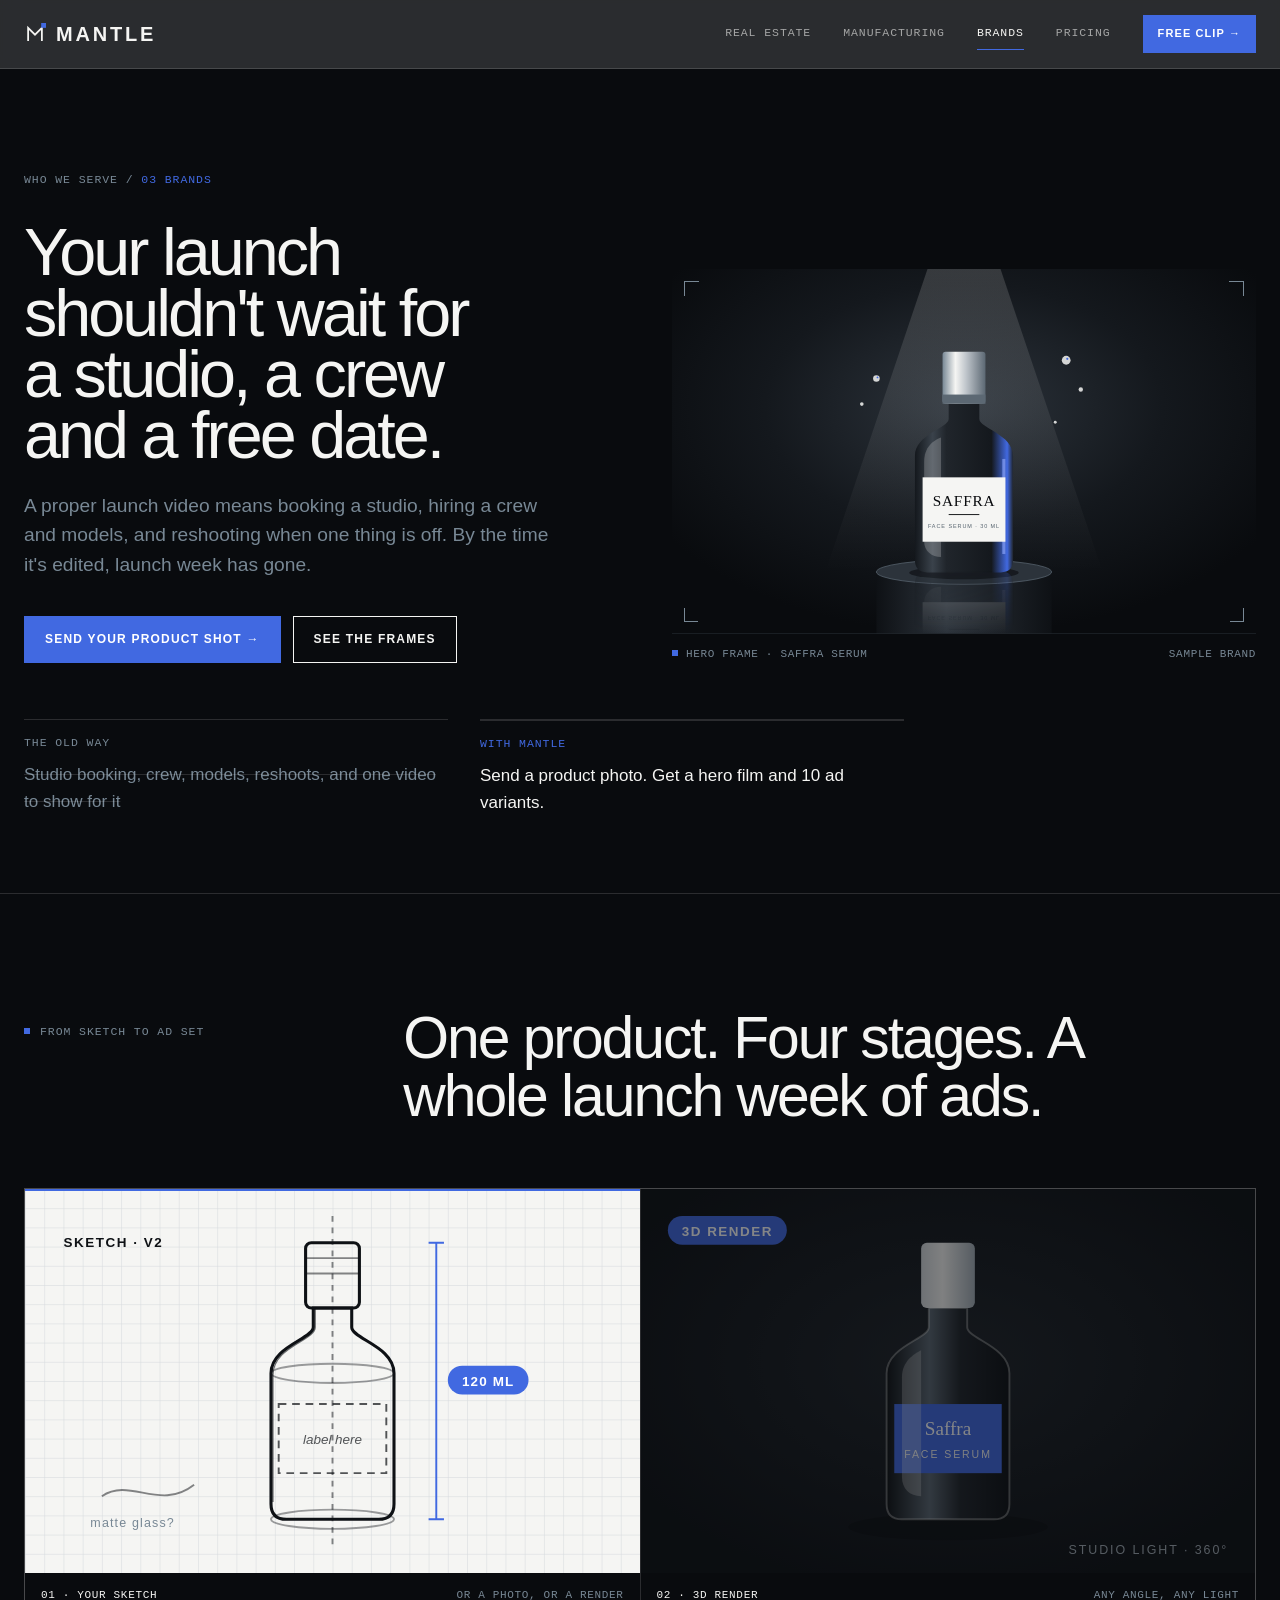
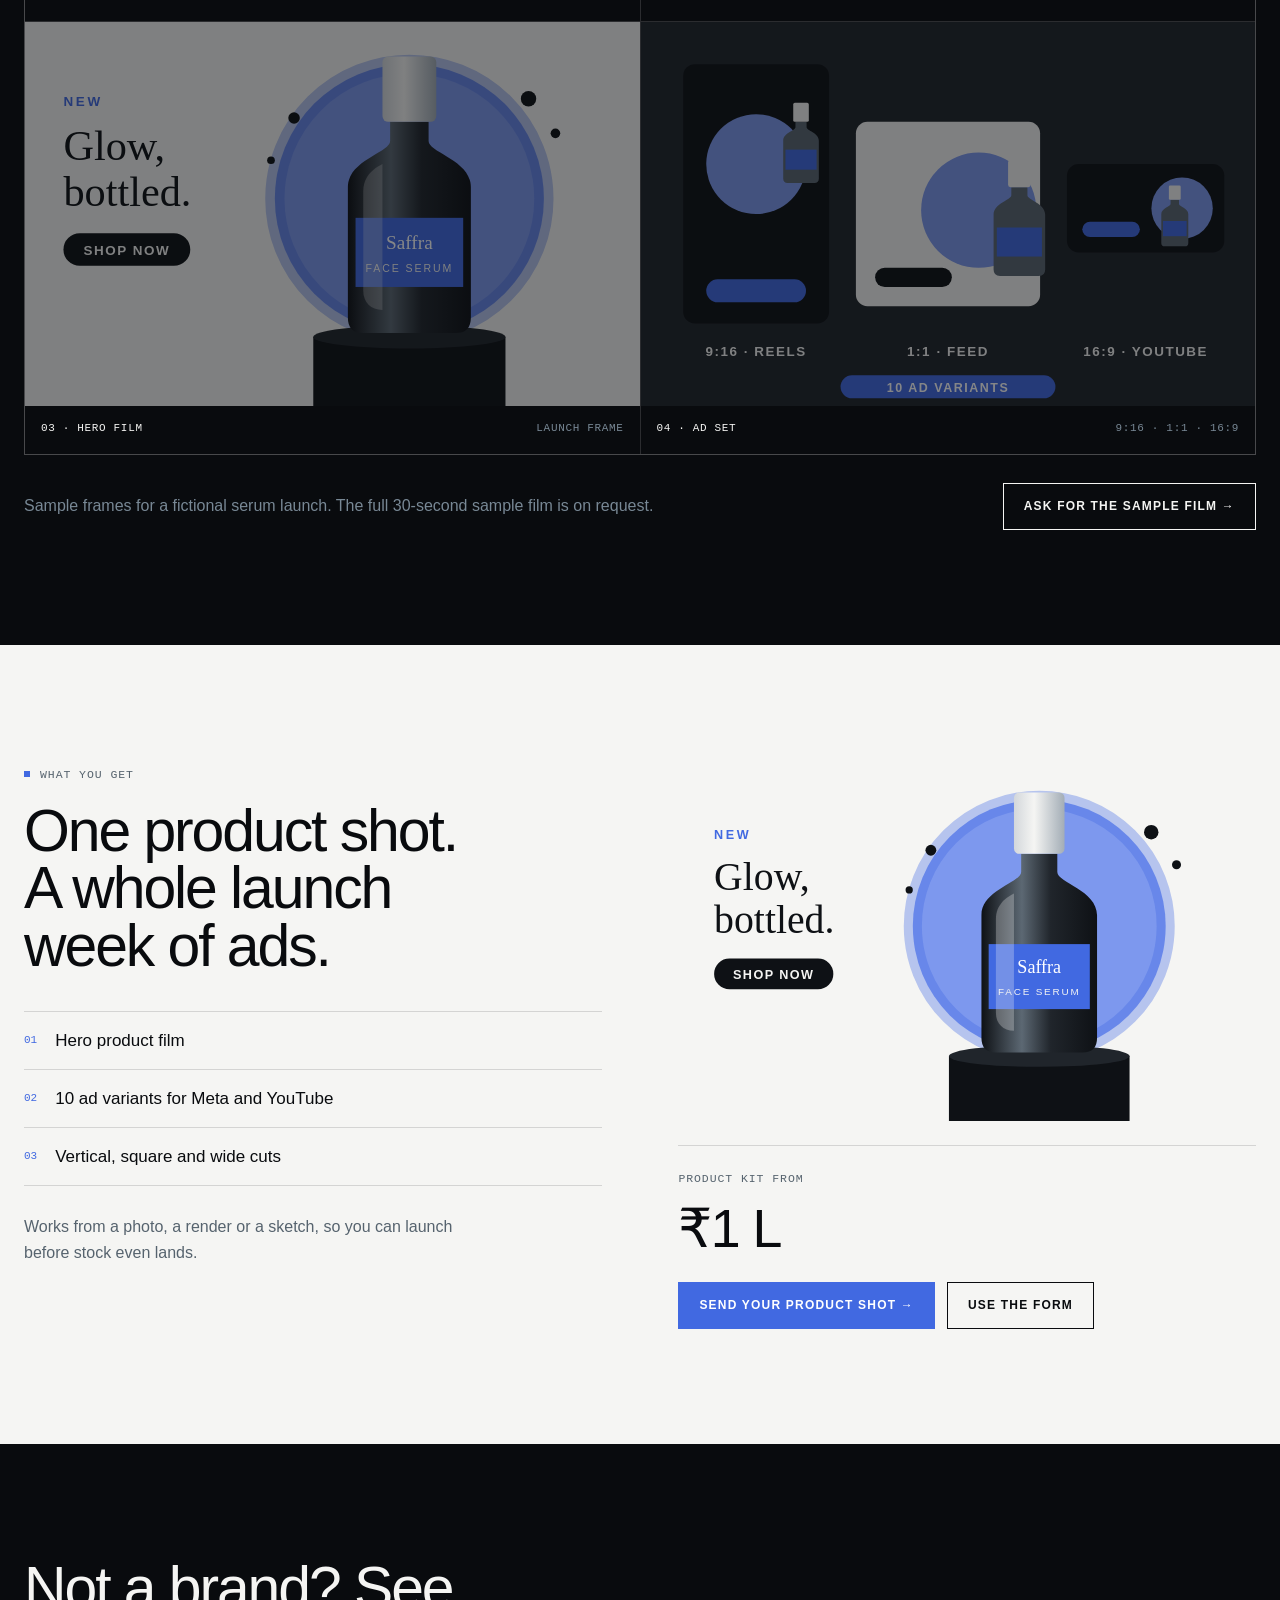
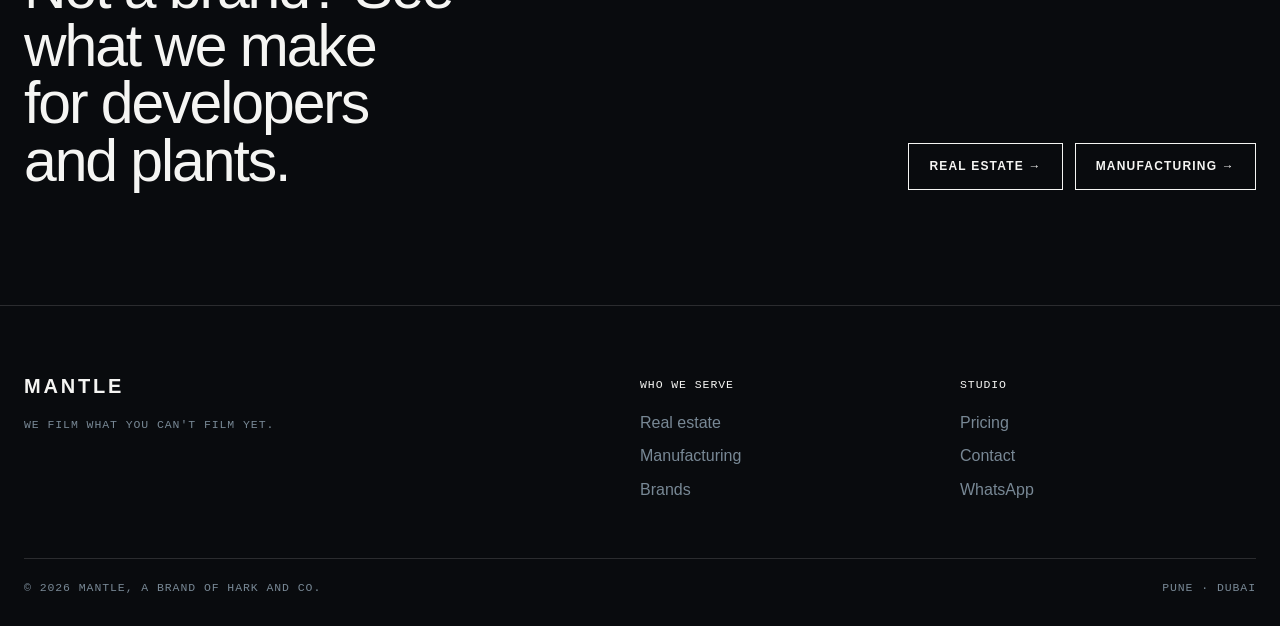
==== brands.html @ 533e2c7c "Split site into pages and apply dark cinematic redesign - Split the single page into Home, Real esta" ====
<!doctype html>
<html lang="en">
<head>
<meta charset="utf-8">
<meta name="viewport" content="width=device-width, initial-scale=1, viewport-fit=cover">
<title>Brands | Mantle product films and ad sets</title>
<meta name="description" content="Hero product films and 10 ad variants from a photo, render or sketch. Launch before stock lands. Pune and Dubai.">
<meta property="og:title" content="Mantle for brands | Product photo to hero film">
<meta property="og:description" content="Send a product photo. Get a hero film and 10 ad variants. Free 15-second clip to start.">
<meta property="og:type" content="website">
<meta name="theme-color" content="#090B0E">
<link rel="icon" href="data:image/svg+xml,%3Csvg xmlns='http://www.w3.org/2000/svg' viewBox='0 0 32 32'%3E%3Crect width='32' height='32' fill='%23090B0E'/%3E%3Cpath d='M8 24V9l8 8 8-8v15' fill='none' stroke='%23F5F5F3' stroke-width='2.6'/%3E%3Crect x='23' y='3' width='6' height='6' fill='%234169E1'/%3E%3C/svg%3E">
<link rel="preconnect" href="https://api.fontshare.com">
<link rel="preconnect" href="https://cdn.fontshare.com" crossorigin>
<link rel="stylesheet" href="https://api.fontshare.com/v2/css?f[]=general-sans@500,600&f[]=satoshi@400,500,700&f[]=zodiak@300&display=swap">
<link rel="stylesheet" href="styles.css">
<script>document.documentElement.classList.add('js')</script>
</head>
<body class="top-dark">
<header>
  <div class="wrap bar">
    <a class="wordmark" href="index.html" aria-label="Mantle home"><svg viewBox="0 0 32 32" aria-hidden="true"><path d="M6 26V7l10 10 10-10v19" fill="none" stroke="currentColor" stroke-width="2.6"/><rect x="25" y="0" width="7" height="7" fill="#4169E1"/></svg>MANTLE</a>
    <button class="btn sm menu" type="button" aria-expanded="false" aria-controls="nav">Menu</button>
    <nav id="nav" aria-label="Main">
      <a class="label" href="developers.html">Real estate</a>
      <a class="label" href="manufacturers.html">Manufacturing</a>
      <a class="label" href="brands.html" aria-current="page">Brands</a>
      <a class="label" href="pricing.html">Pricing</a>
      <a class="btn sm primary" href="contact.html?type=Brand%20or%20other">Free clip →</a>
    </nav>
  </div>
</header>

<main>
  <section class="dark">
    <div class="wrap page-hero">
      <div class="hero-split">
        <div>
          <div class="crumb label muted"><a href="index.html#who">Who we serve</a> / <span class="blue">03 Brands</span></div>
          <h1>Your launch shouldn't wait for a studio, a crew and a free date.</h1>
          <p class="lead">A proper launch video means booking a studio, hiring a crew and models, and reshooting when one thing is off. By the time it's edited, launch week has gone.</p>
          <div class="ctas">
            <a class="btn primary" href="https://wa.me/919834437383?text=Hi%20Mantle%2C%20here%27s%20my%20product%20shot%20for%20a%20free%20clip." target="_blank" rel="noopener">Send your product shot →</a>
            <a class="btn" href="#demo">See the frames</a>
          </div>
        </div>
        <figure class="frame"><div class="img crop" style="aspect-ratio:16/10"><span class="c1"></span><span class="c2"></span><img src="renders/render-product.svg" alt="Serum bottle on a plinth under a studio spotlight"></div><figcaption><b>Hero frame · Saffra serum</b><span>Sample brand</span></figcaption></figure>
      </div>
      <div class="vs"><div><span class="label">The old way</span><p>Studio booking, crew, models, reshoots, and one video to show for it</p></div><div><span class="label">With Mantle</span><p>Send a product photo. Get a hero film and 10 ad variants.</p></div></div>
    </div>
  </section>

  <section class="block dark" id="demo">
    <div class="wrap">
      <div class="sec-head"><span class="label idx muted">From sketch to ad set</span><h2>One product. Four stages. A whole launch week of ads.</h2></div>
      <div class="shots large">
        <figure class="shot"><span class="bar-p"><i></i></span><img src="shots/brand-1-sketch.svg" alt="Pencil sketch of a 120 ml serum bottle"><figcaption><b>01 · Your sketch</b><span>Or a photo, or a render</span></figcaption></figure>
        <figure class="shot"><span class="bar-p"><i></i></span><img src="shots/brand-2-render.svg" alt="Glossy 3D render of the bottle with its label"><figcaption><b>02 · 3D render</b><span>Any angle, any light</span></figcaption></figure>
        <figure class="shot"><span class="bar-p"><i></i></span><img src="shots/brand-3-hero.svg" alt="Hero frame of the bottle on a pedestal with headline and shop button"><figcaption><b>03 · Hero film</b><span>Launch frame</span></figcaption></figure>
        <figure class="shot"><span class="bar-p"><i></i></span><img src="shots/brand-4-variants.svg" alt="The same ad cut for reels, feed and YouTube"><figcaption><b>04 · Ad set</b><span>9:16 · 1:1 · 16:9</span></figcaption></figure>
      </div>
      <div class="shots-note"><p class="muted" style="margin:0">Sample frames for a fictional serum launch. The full 30-second sample film is on request.</p><a class="btn" href="https://wa.me/919834437383?text=Hi%20Mantle%2C%20please%20send%20me%20the%20brand%20sample%20film." target="_blank" rel="noopener">Ask for the sample film →</a></div>
    </div>
  </section>

  <section class="block light">
    <div class="wrap offer">
      <div>
        <span class="label idx muted">What you get</span>
        <h2>One product shot. A whole launch week of ads.</h2>
        <ul><li>Hero product film</li><li>10 ad variants for Meta and YouTube</li><li>Vertical, square and wide cuts</li></ul>
        <p>Works from a photo, a render or a sketch, so you can launch before stock even lands.</p>
      </div>
      <div>
        <div class="film"><img src="shots/brand-3-hero.svg" alt=""><video muted loop playsinline preload="none" data-src="videos/brand.mp4"></video></div>
        <div class="price">
          <span class="label muted">Product Kit from</span>
          <strong>₹1 L</strong>
          <div class="ctas"><a class="btn primary" href="https://wa.me/919834437383?text=Hi%20Mantle%2C%20here%27s%20my%20product%20shot%20for%20a%20free%20clip." target="_blank" rel="noopener">Send your product shot →</a><a class="btn" href="contact.html?type=Brand%20or%20other">Use the form</a></div>
        </div>
      </div>
    </div>
  </section>

  <section class="block dark">
    <div class="wrap band">
      <h2>Not a brand? See what we make for developers and plants.</h2>
      <div class="ctas"><a class="btn" href="developers.html">Real estate →</a><a class="btn" href="manufacturers.html">Manufacturing →</a></div>
    </div>
  </section>
</main>

<footer>
  <div class="wrap">
    <div><a class="wordmark" href="index.html">MANTLE</a><p class="label" style="margin:14px 0 0">We film what you can't film yet.</p></div>
    <div><span class="label h">Who we serve</span><ul><li><a href="developers.html">Real estate</a></li><li><a href="manufacturers.html">Manufacturing</a></li><li><a href="brands.html">Brands</a></li></ul></div>
    <div><span class="label h">Studio</span><ul><li><a href="pricing.html">Pricing</a></li><li><a href="contact.html">Contact</a></li><li><a href="https://wa.me/919834437383" target="_blank" rel="noopener">WhatsApp</a></li></ul></div>
    <div class="legal"><span class="label">© 2026 Mantle, a brand of Hark and Co.</span><span class="label">Pune · Dubai</span></div>
  </div>
</footer>
<script src="site.js"></script>
</body>
</html>
---- styles.css ----
/* Mantle design system: dark cinematic minimalism + architectural editorial.
   Obsidian  #090B0E  dark sections (showcase)
   Porcelain #F5F5F3  light sections (explanation)
   Graphite  #20252B  image frames, panels on dark
   Slate     #788895  muted text on dark; #56636E (darker Slate) for muted text on light
   Electric  #4169E1  the one accent: main buttons, current page, figure markers
   Square corners, thin divider lines, no gradients. */
:root{
  --obsidian:#090B0E; --porcelain:#F5F5F3; --graphite:#20252B; --slate:#788895; --slate-ink:#56636E; --blue:#4169E1;
  --line-l:rgba(9,11,14,.14); --line-d:rgba(245,245,243,.14);
  --display:'General Sans','Helvetica Neue',Arial,sans-serif;
  --serif:'Zodiak',Georgia,serif;
  --sans:'Satoshi','Helvetica Neue',Arial,sans-serif;
  --mono:ui-monospace,'SF Mono',Menlo,Consolas,monospace;
  color-scheme:light;
}
*{box-sizing:border-box}
html{scroll-behavior:smooth}
body{margin:0;background:var(--porcelain);color:var(--obsidian);font-family:var(--sans);font-size:16px;line-height:1.6;-webkit-font-smoothing:antialiased}
a{color:inherit}
img,video{max-width:100%;display:block}
.wrap{max-width:1320px;margin:0 auto;padding-left:max(24px,env(safe-area-inset-left,0px));padding-right:max(24px,env(safe-area-inset-right,0px))}
:focus-visible{outline:2px solid var(--blue);outline-offset:3px}

/* surfaces */
.dark{background:var(--obsidian);color:var(--porcelain)}
.graphite{background:var(--graphite);color:var(--porcelain)}
.light{background:var(--porcelain);color:var(--obsidian)}
.muted{color:var(--slate-ink)}
.dark .muted,.graphite .muted{color:var(--slate)}
.blue{color:var(--blue)}

/* labels: technical, monospace */
.label{font-family:var(--mono);font-size:11.5px;font-weight:500;letter-spacing:.08em;text-transform:uppercase}
.label.idx::before{content:"";display:inline-block;width:6px;height:6px;background:var(--blue);margin-right:10px;vertical-align:1px}

/* header */
header{position:sticky;top:0;z-index:20;background:rgba(245,245,243,.92);backdrop-filter:blur(10px);-webkit-backdrop-filter:blur(10px);border-bottom:1px solid var(--line-l);color:var(--obsidian)}
.top-dark header{background:rgba(9,11,14,.86);color:var(--porcelain);border-bottom-color:var(--line-d)}
.bar{display:flex;align-items:center;justify-content:space-between;gap:16px;height:68px}
.wordmark{display:flex;align-items:center;gap:10px;font-family:var(--display);font-weight:600;font-size:20px;letter-spacing:.14em;text-decoration:none}
.wordmark svg{width:22px;height:22px;flex:none}
nav{display:flex;align-items:center;gap:32px}
nav a.label{text-decoration:none;opacity:.6;padding-block:6px;border-bottom:1px solid transparent;transition:opacity .2s}
nav a.label:hover{opacity:1}
nav a.label[aria-current="page"]{opacity:1;border-bottom-color:var(--blue)}
.btn.menu{display:none}
@media (max-width:900px){
  .btn.menu{display:inline-flex}
  nav{position:absolute;top:68px;left:0;right:0;flex-direction:column;align-items:stretch;gap:0;background:var(--porcelain);border-bottom:1px solid var(--line-l);padding:8px 24px 24px;display:none}
  .top-dark nav{background:var(--obsidian);border-bottom-color:var(--line-d)}
  nav.open{display:flex}
  nav a.label{padding:16px 0;border-bottom:1px solid var(--line-l);font-size:13px;opacity:1}
  .top-dark nav a.label{border-bottom-color:var(--line-d)}
  nav a.label[aria-current="page"]{color:var(--blue);border-bottom-color:var(--line-l)}
  nav .btn{margin-top:18px;justify-content:center}
}

/* buttons: thin rectangles with an arrow */
.btn{display:inline-flex;align-items:center;gap:12px;border:1px solid currentColor;border-radius:0;padding:13px 20px;font-family:var(--sans);font-size:12px;font-weight:700;letter-spacing:.1em;text-transform:uppercase;text-decoration:none;background:transparent;color:inherit;cursor:pointer;transition:background .2s,color .2s,border-color .2s}
.btn:hover{background:var(--obsidian);border-color:var(--obsidian);color:var(--porcelain)}
.dark .btn:hover,.graphite .btn:hover,.top-dark header .btn:not(.primary):hover{background:var(--porcelain);border-color:var(--porcelain);color:var(--obsidian)}
.btn.primary{background:var(--blue);border-color:var(--blue);color:#fff}
.btn.primary:hover{background:var(--obsidian);border-color:var(--obsidian);color:#fff}
.dark .btn.primary:hover,.graphite .btn.primary:hover,.top-dark header .btn.primary:hover{background:var(--porcelain);border-color:var(--porcelain);color:var(--obsidian)}
.btn.sm{padding:9px 14px;font-size:11px}
.ctas{display:flex;flex-wrap:wrap;gap:12px}

/* type */
h1,h2,h3{font-family:var(--display);margin:0;text-wrap:balance}
h1{font-weight:500;font-size:clamp(46px,8.4vw,136px);line-height:.92;letter-spacing:-.045em}
h2{font-weight:500;font-size:clamp(34px,4.6vw,68px);line-height:.98;letter-spacing:-.035em}
h3{font-weight:500;font-size:clamp(22px,2.2vw,30px);line-height:1.1;letter-spacing:-.02em}
.lead{font-size:clamp(17px,1.5vw,20px);line-height:1.55;max-width:50ch;margin:24px 0 0;color:var(--slate-ink)}
.dark .lead,.graphite .lead{color:var(--slate)}

/* sections */
section.block{padding-block:clamp(72px,9vw,136px)}
.light+.light{border-top:1px solid var(--line-l)}
.dark+.dark{border-top:1px solid var(--line-d)}
.sec-head{display:grid;grid-template-columns:minmax(0,1fr) minmax(0,2.4fr);gap:24px;align-items:start;margin-bottom:clamp(40px,5vw,72px)}
.sec-head .label{padding-top:14px}
.sec-head p{margin:20px 0 0;max-width:52ch;color:var(--slate-ink)}
.dark .sec-head p{color:var(--slate)}
@media (max-width:760px){.sec-head{grid-template-columns:1fr;gap:12px}}

/* crop marks (viewfinder corners) */
.crop{position:relative}
.crop::before,.crop::after,.crop>.c1,.crop>.c2{content:"";position:absolute;width:14px;height:14px;border:0 solid var(--slate);z-index:3;pointer-events:none}
.crop::before{top:12px;left:12px;border-top-width:1px;border-left-width:1px}
.crop::after{top:12px;right:12px;border-top-width:1px;border-right-width:1px}
.crop>.c1{bottom:12px;left:12px;border-bottom-width:1px;border-left-width:1px}
.crop>.c2{bottom:12px;right:12px;border-bottom-width:1px;border-right-width:1px}

/* figure frames + captions */
.frame{margin:0}
.frame .img{position:relative;background:var(--graphite);overflow:hidden}
.frame img,.frame video{width:100%;height:100%;object-fit:cover}
.frame figcaption{display:flex;justify-content:space-between;gap:16px;padding-top:12px;font-family:var(--mono);font-size:11px;letter-spacing:.06em;text-transform:uppercase;color:var(--slate-ink)}
.dark .frame figcaption,.graphite .frame figcaption{color:var(--slate)}
.frame figcaption b{font-weight:500;color:inherit}
.frame figcaption b::before{content:"";display:inline-block;width:6px;height:6px;background:var(--blue);margin-right:8px;vertical-align:1px}

/* home hero: headline, then one dramatic object, then facts */
.hero{padding-block:clamp(48px,7vw,104px) 0}
.hero h1{max-width:13ch}
.hero .sub{display:grid;grid-template-columns:minmax(0,1fr) auto;gap:32px;align-items:end;margin-top:36px}
.hero .sub .lead{margin:0}
@media (max-width:760px){.hero .sub{grid-template-columns:1fr}}
.stage{margin-top:clamp(40px,5vw,64px);height:clamp(420px,62vw,720px);background:var(--obsidian);overflow:hidden;border-top:1px solid var(--line-d);border-bottom:1px solid var(--line-d);
  background-image:linear-gradient(var(--line-d) 1px,transparent 1px),linear-gradient(90deg,var(--line-d) 1px,transparent 1px);background-size:56px 56px;background-position:center}
.stage .meta{position:absolute;left:40px;right:40px;display:flex;justify-content:space-between;align-items:center;gap:12px;z-index:2;color:var(--slate)}
.stage .meta.t{top:34px}.stage .meta.b{bottom:30px}
@media (max-width:600px){.stage .meta{left:28px;right:28px}.stage .meta .hide-sm{display:none}}
.facts{display:grid;grid-template-columns:repeat(4,minmax(0,1fr));gap:24px;padding-block:28px 32px}
.facts div{border-left:1px solid var(--line-d);padding-left:16px}
.facts strong{display:block;font-family:var(--display);font-weight:500;font-size:clamp(24px,2.6vw,36px);letter-spacing:-.02em;line-height:1.1;color:var(--porcelain)}
.facts span{font-family:var(--mono);font-size:11px;letter-spacing:.06em;text-transform:uppercase;color:var(--slate)}
@media (max-width:760px){.facts{grid-template-columns:1fr 1fr;row-gap:20px}}

/* 3D plan */
#fit{position:absolute;left:50%;top:52%;width:0;height:0;perspective:2200px}
#plan{position:absolute;left:-200px;top:-150px;width:400px;height:300px;transform-style:preserve-3d;
  transform:translateY(calc(var(--r,1)*24px)) rotateX(calc(var(--r,1)*56deg)) rotateZ(calc(var(--r,1)*-38deg + var(--drift,0deg)))}
.room{position:absolute;border:1px dashed rgba(245,245,243,.25)}
.room b{position:absolute;left:7px;bottom:5px;font-family:var(--mono);font-size:9.5px;font-weight:500;letter-spacing:.06em;text-transform:uppercase;color:var(--slate)}
.f{position:absolute;background:var(--graphite);border:1px solid rgba(245,245,243,.85);backface-visibility:visible}
.f.fp{background:#2F55C4;border-color:var(--blue)}
.fh{transform-origin:50% 100%;transform:rotateX(-90deg) scaleY(var(--s))}
.fv{transform-origin:100% 50%;transform:rotateY(90deg) scaleX(var(--s))}
.top{position:absolute;background:var(--graphite);border:1px solid var(--porcelain);transform:translateZ(calc(var(--h)*var(--t,1)*1px))}
.top.fp{background:var(--blue);border-color:#7D98EE}

/* numbered image tiles */
.tiles{display:grid;grid-template-columns:repeat(3,minmax(0,1fr));gap:1px;background:var(--line-d);border-top:1px solid var(--line-d);border-bottom:1px solid var(--line-d)}
.tile{position:relative;display:block;background:var(--obsidian);text-decoration:none;overflow:hidden}
.tile .img{aspect-ratio:16/10;overflow:hidden;background:var(--graphite)}
.tile img{width:100%;height:100%;object-fit:cover;transition:transform .6s,opacity .4s;opacity:.85}
.tile:hover img{transform:scale(1.04);opacity:1}
.tile .body{padding:22px 24px 26px;display:grid;gap:8px}
.tile .top-l{display:flex;align-items:center;gap:12px;color:var(--slate)}
.tile .top-l::after{content:"";height:1px;width:36px;background:var(--slate)}
.tile h3{text-transform:uppercase;font-size:clamp(18px,1.6vw,22px);letter-spacing:.02em;font-weight:500}
.tile p{margin:0;color:var(--slate);font-size:15px;max-width:38ch}
.tile .arr{font-size:20px;transition:transform .2s;color:var(--porcelain)}
.tile:hover .arr{transform:translateX(6px);color:var(--blue)}
@media (max-width:900px){.tiles{grid-template-columns:1fr}}

/* showcase grid (home): 2x2 editorial, images at their native 16:10 */
.showcase{display:grid;grid-template-columns:repeat(2,minmax(0,1fr));gap:clamp(20px,2.4vw,36px) clamp(16px,2vw,28px)}
.showcase .frame .img{aspect-ratio:16/10}
@media (max-width:820px){.showcase{grid-template-columns:1fr}}

/* steps */
.steps{display:grid;grid-template-columns:repeat(4,minmax(0,1fr));border-top:1px solid var(--line-l)}
.steps>div{padding:28px 28px 0 0;border-right:1px solid var(--line-l);margin-right:28px}
.steps>div:last-child{border-right:0;margin-right:0}
.steps .n{font-family:var(--mono);font-size:12px;color:var(--blue)}
.steps h4{font-family:var(--display);font-weight:500;font-size:26px;letter-spacing:-.02em;margin:18px 0 10px}
.steps p{margin:0;color:var(--slate-ink);font-size:15px}
.dark .steps,.dark .steps>div{border-color:var(--line-d)}
.dark .steps p{color:var(--slate)}
@media (max-width:900px){.steps{grid-template-columns:repeat(2,minmax(0,1fr));row-gap:32px}.steps>div:nth-child(2){border-right:0;margin-right:0}}
@media (max-width:520px){.steps{grid-template-columns:1fr}.steps>div{border-right:0;margin-right:0}}

/* founder */
.founder{display:grid;grid-template-columns:minmax(0,1fr) minmax(0,2.4fr);gap:24px;align-items:start}
.founder blockquote{margin:0;font-family:var(--serif);font-weight:300;font-size:clamp(26px,3.2vw,46px);line-height:1.16;letter-spacing:-.01em;max-width:28ch}
.founder .who{margin-top:32px;display:flex;gap:24px;flex-wrap:wrap}
@media (max-width:760px){.founder{grid-template-columns:1fr}}

/* CTA band */
.band{display:flex;flex-wrap:wrap;align-items:flex-end;justify-content:space-between;gap:32px}
.band h2{max-width:16ch}

/* page hero (editorial) */
.page-hero{padding-block:clamp(56px,8vw,120px) clamp(48px,6vw,88px)}
.page-hero .crumb{margin-bottom:32px}
.page-hero .crumb a{text-decoration:none}
.page-hero .crumb a:hover{color:var(--blue)}
.page-hero .ctas{margin-top:36px}
.page-hero h1{font-size:clamp(42px,6.4vw,104px);max-width:14ch}
.hero-split{display:grid;grid-template-columns:minmax(0,1fr) minmax(0,1fr);gap:clamp(32px,5vw,80px);align-items:end}
.hero-split h1{font-size:clamp(40px,5.2vw,84px)}
@media (max-width:900px){.hero-split{grid-template-columns:1fr}}
.vs{display:grid;grid-template-columns:1fr 1fr;gap:32px;margin-top:56px;max-width:880px}
.vs div{border-top:1px solid var(--line-l);padding-top:14px}
.dark .vs div{border-top-color:var(--line-d)}
.vs div+div{border-top:2px solid var(--blue)}
.vs .label{display:block;margin-bottom:8px}
.vs div:first-child .label{color:var(--slate-ink)}
.dark .vs div:first-child .label{color:var(--slate)}
.vs div+div .label{color:var(--blue)}
.vs p{margin:0;font-size:17px}
.vs div:first-child p{color:var(--slate-ink);text-decoration:line-through;text-decoration-color:var(--line-l)}
.dark .vs div:first-child p{color:var(--slate);text-decoration-color:var(--line-d)}
@media (max-width:560px){.vs{grid-template-columns:1fr;gap:20px}}

/* full-bleed render */
.render .img{aspect-ratio:21/9}
@media (max-width:700px){.render .img{aspect-ratio:16/10}}

/* transformation: plan -> model */
.transform{display:grid;grid-template-columns:minmax(0,1fr) 64px minmax(0,1fr);align-items:center}
.transform .arrow{text-align:center;font-family:var(--mono);color:var(--blue);font-size:24px}
.transform .img{aspect-ratio:16/10}
@media (max-width:760px){.transform{grid-template-columns:1fr}.transform .arrow{padding:16px 0;transform:rotate(90deg)}}

/* storyboard shots */
.shots{display:grid;grid-template-columns:repeat(4,minmax(0,1fr));gap:1px;background:var(--line-d);border:1px solid var(--line-d)}
.shots.large{grid-template-columns:repeat(2,minmax(0,1fr))}
@media (max-width:900px){.shots{grid-template-columns:repeat(2,minmax(0,1fr))}}
@media (max-width:520px){.shots,.shots.large{grid-template-columns:1fr}}
.shot{margin:0;position:relative;background:var(--obsidian)}
.shot img{width:100%;aspect-ratio:16/10;object-fit:cover;opacity:.5;transition:opacity .4s}
.shot figcaption{display:flex;justify-content:space-between;gap:8px;padding:14px 16px 16px;font-family:var(--mono);font-size:11px;letter-spacing:.06em;text-transform:uppercase;color:var(--slate)}
.shot figcaption b{color:var(--porcelain);font-weight:500}
.shot .bar-p{position:absolute;left:0;right:0;top:0;height:2px;z-index:1}
.shot .bar-p i{display:block;height:100%;width:0;background:var(--blue)}
.shot.active img,.shot.seen img{opacity:1}
.shot.active .bar-p i{animation:fill var(--dur,1800ms) linear forwards}
.shot.seen .bar-p i{width:100%;background:var(--slate)}
@keyframes fill{to{width:100%}}
.shots-note{display:flex;flex-wrap:wrap;justify-content:space-between;align-items:center;gap:16px;margin-top:28px}

/* spec sheet */
.specs{display:grid;grid-template-columns:repeat(4,minmax(0,1fr));margin:0;border-top:1px solid var(--line-l);border-bottom:1px solid var(--line-l)}
.specs div{padding:24px 24px 24px 0;border-right:1px solid var(--line-l);margin-right:24px}
.specs div:last-child{border-right:0;margin-right:0}
.specs dt{font-family:var(--mono);font-size:11px;letter-spacing:.08em;text-transform:uppercase;color:var(--slate-ink)}
.specs dd{margin:10px 0 0;font-family:var(--display);font-weight:500;font-size:clamp(24px,2.6vw,36px);letter-spacing:-.02em;line-height:1.05}
@media (max-width:760px){.specs{grid-template-columns:1fr 1fr}.specs div:nth-child(2){border-right:0;margin-right:0}.specs div:nth-child(-n+2){border-bottom:1px solid var(--line-l)}}

/* technical console (manufacturing) */
.console{display:grid;grid-template-columns:minmax(0,1.7fr) minmax(0,1fr);gap:1px;background:var(--line-d);border:1px solid var(--line-d)}
.console>*{background:var(--obsidian)}
.console .view{position:relative}
.console .view img{width:100%;height:100%;object-fit:cover;aspect-ratio:16/10}
.console .panel{padding:22px 24px;display:flex;flex-direction:column}
.console .ph{display:flex;justify-content:space-between;align-items:center;padding-bottom:14px;border-bottom:1px solid var(--line-d)}
.console .live{display:inline-flex;align-items:center;gap:8px;color:var(--porcelain)}
.console .live::before{content:"";width:7px;height:7px;background:var(--blue);border-radius:50%}
.console dl{margin:0;display:grid}
.console dl div{display:flex;justify-content:space-between;gap:16px;padding:13px 0;border-bottom:1px solid var(--line-d);font-size:15px}
.console dt{color:var(--slate)}
.console dd{margin:0;font-family:var(--mono);font-size:13px;color:var(--porcelain)}
.console dd.ok::after{content:"";display:inline-block;width:6px;height:6px;background:var(--blue);margin-left:10px;vertical-align:1px}
.console .prog{margin-top:auto;padding-top:20px}
.console .prog .track{display:grid;grid-template-columns:repeat(7,1fr);gap:4px;margin-top:10px}
.console .prog .track i{height:4px;background:var(--graphite)}
.console .prog .track i.on{background:var(--blue)}
@media (max-width:860px){.console{grid-template-columns:1fr}}

/* offer */
.offer{display:grid;grid-template-columns:minmax(0,1fr) minmax(0,1fr);gap:clamp(32px,6vw,104px);align-items:start}
@media (max-width:860px){.offer{grid-template-columns:1fr}}
.offer h2{margin:16px 0 36px}
.offer ul{list-style:none;margin:0 0 28px;padding:0;border-top:1px solid var(--line-l);counter-reset:li}
.offer li{display:flex;gap:18px;padding:15px 0;border-bottom:1px solid var(--line-l);font-size:17px}
.offer li::before{content:counter(li,decimal-leading-zero);counter-increment:li;font-family:var(--mono);font-size:11px;color:var(--blue);padding-top:5px}
.dark .offer ul,.dark .offer li{border-color:var(--line-d)}
.offer p{color:var(--slate-ink);margin:0 0 16px;max-width:52ch}
.dark .offer p{color:var(--slate)}
.price{border-top:1px solid var(--line-l);padding-top:18px;margin-top:24px}
.dark .price{border-top-color:var(--line-d)}
.price strong{display:block;font-family:var(--display);font-weight:500;font-size:clamp(36px,4.2vw,60px);letter-spacing:-.03em;line-height:1;margin:12px 0 26px}
.film{position:relative;aspect-ratio:16/10;background:var(--graphite);overflow:hidden}
.film img,.film video{position:absolute;inset:0;width:100%;height:100%;object-fit:cover}

/* kits: editorial table */
.kits{border-top:1px solid var(--obsidian)}
.kit{display:grid;grid-template-columns:56px minmax(0,1.1fr) minmax(0,2fr) minmax(0,1fr);gap:24px;padding:28px 0;border-bottom:1px solid var(--line-l);align-items:baseline}
.kit .no{font-family:var(--mono);font-size:12px;color:var(--slate-ink)}
.kit h4{font-family:var(--display);font-weight:500;font-size:28px;letter-spacing:-.02em;margin:0}
.kit p{margin:0;color:var(--slate-ink);font-size:15px}
.kit p a{color:var(--obsidian);text-underline-offset:3px}
.kit .amt{justify-self:end;text-align:right;font-family:var(--display);font-weight:500;font-size:22px;letter-spacing:-.01em;font-variant-numeric:tabular-nums}
.kit.hot .no,.kit.hot .amt{color:var(--blue)}
.kit.hot h4::after{content:"Start here";font-family:var(--mono);font-size:10px;font-weight:500;letter-spacing:.08em;text-transform:uppercase;color:#fff;background:var(--blue);padding:3px 7px;margin-left:12px;vertical-align:6px}
@media (max-width:760px){.kit{grid-template-columns:40px minmax(0,1fr);gap:6px 12px}.kit p,.kit .amt{grid-column:2}.kit .amt{justify-self:start;text-align:left}}
.fine{font-size:13px;color:var(--slate-ink);margin-top:18px}

/* contact */
.contact-split{display:grid;grid-template-columns:minmax(0,1fr) minmax(0,1fr);min-height:calc(100svh - 68px)}
.contact-split>div{padding:clamp(56px,7vw,112px) clamp(24px,5vw,80px)}
.contact-split h1{font-size:clamp(38px,4.8vw,76px);margin-top:24px;max-width:13ch}
@media (max-width:900px){.contact-split{grid-template-columns:1fr;min-height:0}}
.direct{display:grid;margin-top:56px;border-top:1px solid var(--line-d)}
.direct>div{border-bottom:1px solid var(--line-d);padding:16px 0;display:grid;grid-template-columns:120px 1fr;gap:16px;align-items:baseline}
.direct .v{font-size:18px}
.direct a.v{text-underline-offset:4px;text-decoration-thickness:1px}
.direct a.v:hover{color:var(--blue)}
form{display:grid;gap:24px;max-width:560px}
.fld{display:grid;gap:6px}
.fld label{font-family:var(--mono);font-size:11px;font-weight:500;letter-spacing:.08em;text-transform:uppercase;color:var(--slate-ink)}
.fld input,.fld select,.fld textarea{font:inherit;font-size:17px;color:var(--obsidian);background:transparent;border:0;border-bottom:1px solid var(--obsidian);border-radius:0;padding:10px 0;width:100%}
.fld input::placeholder,.fld textarea::placeholder{color:#9AA4AD}
.fld input:focus,.fld select:focus,.fld textarea:focus{outline:none;border-bottom:2px solid var(--blue)}
.fld textarea{min-height:110px;resize:vertical}
.two{display:grid;grid-template-columns:1fr 1fr;gap:24px}
@media (max-width:520px){.two{grid-template-columns:1fr}}
.status{font-size:14px;min-height:1.4em}
.hp{position:absolute;left:-9999px}

/* footer */
footer{background:var(--obsidian);color:var(--slate);border-top:1px solid var(--line-d)}
footer .wrap{display:grid;grid-template-columns:minmax(0,2fr) repeat(2,minmax(0,1fr));gap:24px;padding-block:64px max(28px,env(safe-area-inset-bottom,0px))}
footer .wordmark{color:var(--porcelain)}
footer .h{color:var(--porcelain)}
footer ul{list-style:none;margin:14px 0 0;padding:0;display:grid;gap:8px}
footer a{text-decoration:none}
footer a:hover{color:var(--porcelain)}
footer .legal{grid-column:1/-1;border-top:1px solid var(--line-d);padding-top:20px;margin-top:32px;display:flex;flex-wrap:wrap;justify-content:space-between;gap:12px}
@media (max-width:640px){footer .wrap{grid-template-columns:1fr 1fr}footer .wrap>div:first-child{grid-column:1/-1}}

/* reveal */
.js .rise{opacity:0;transform:translateY(16px);transition:opacity .7s ease,transform .7s ease}
.js .rise.in{opacity:1;transform:none}
@media (prefers-reduced-motion:reduce){html{scroll-behavior:auto}.js .rise{opacity:1;transform:none;transition:none}.shot.active .bar-p i{animation:none;width:100%}}
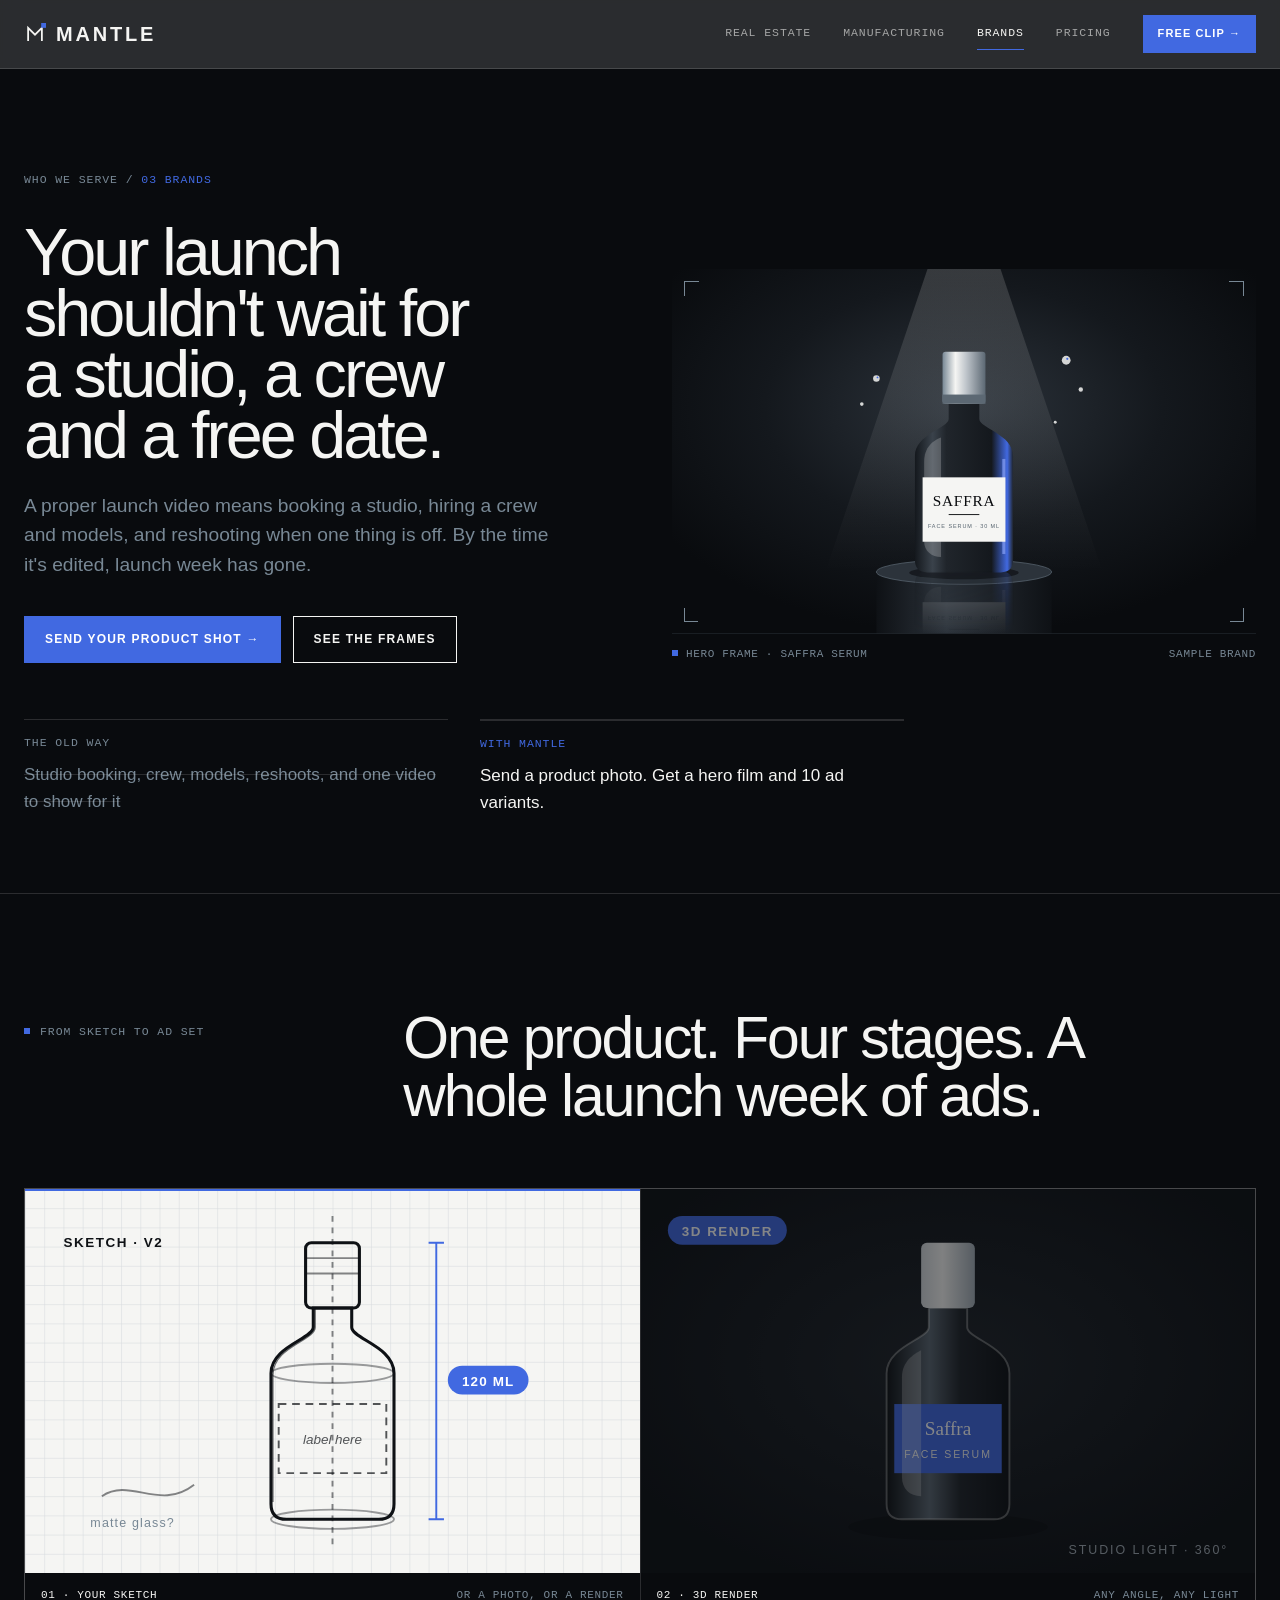
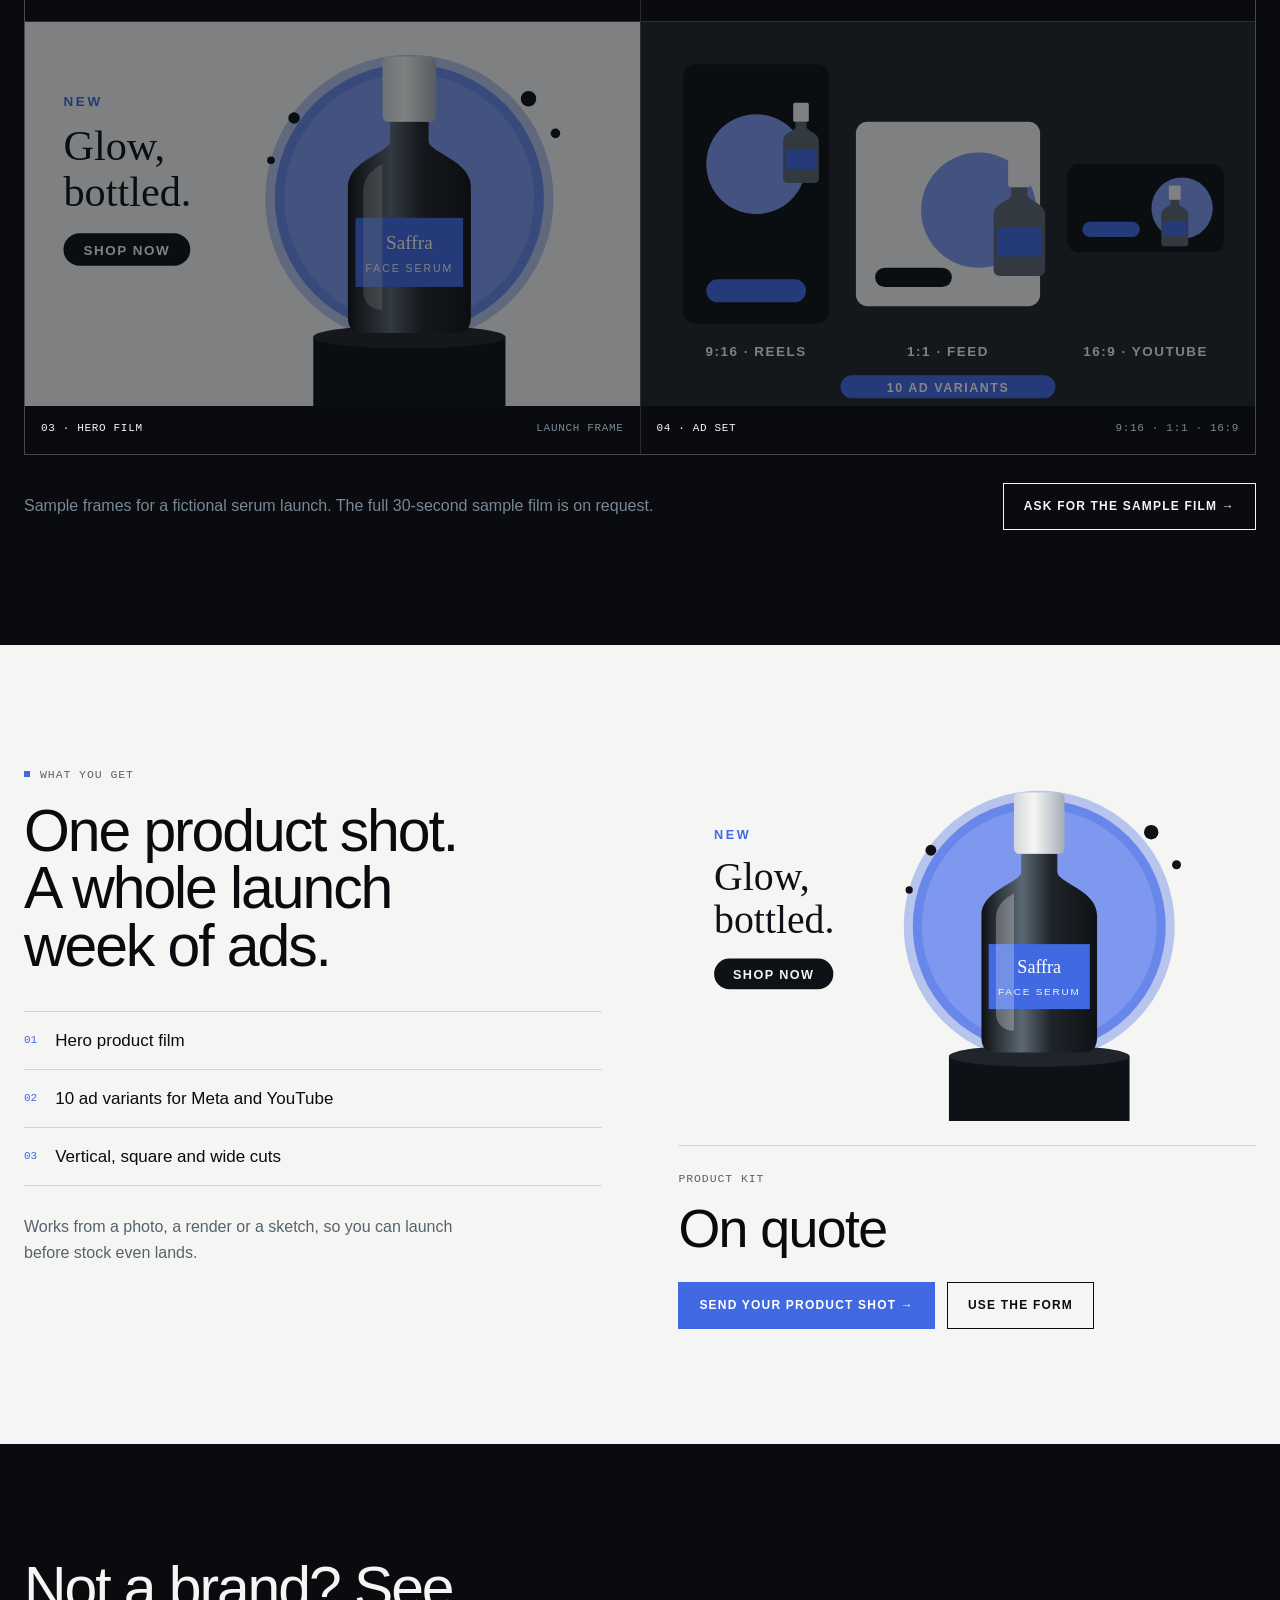
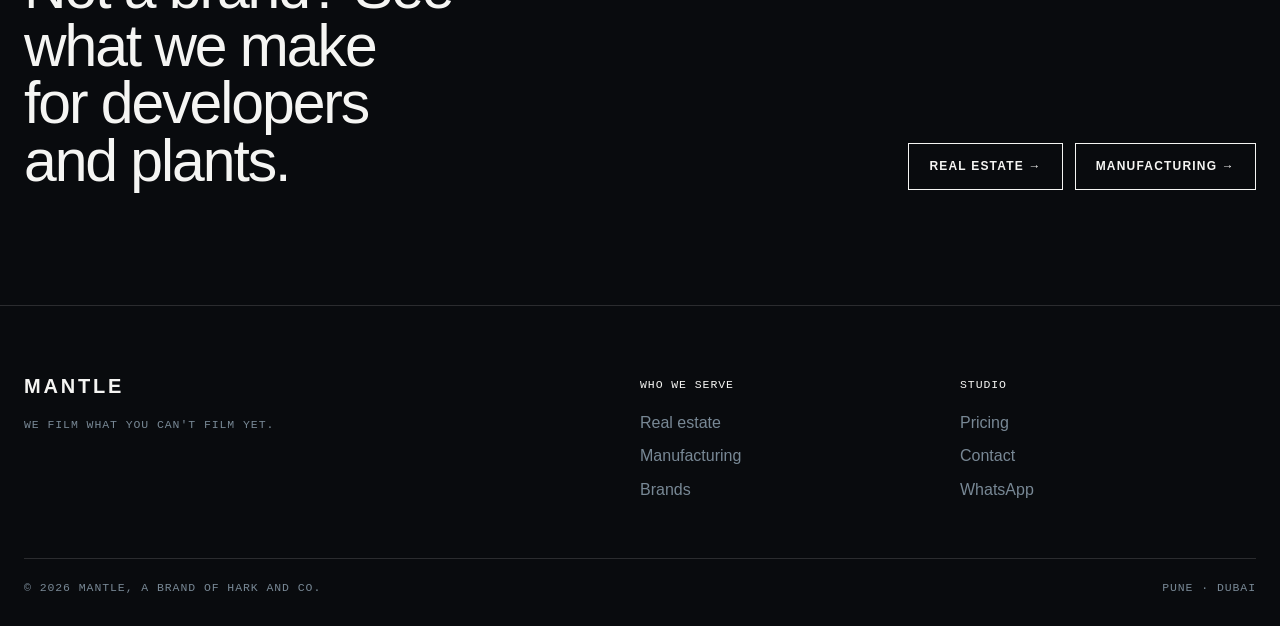
==== commit dc5ce32c: "Replace all listed prices with "On quote" Every kit is now quoted per project instead of showing a f" ====
--- a/brands.html
+++ b/brands.html
@@ -74,8 +74,8 @@
       <div>
         <div class="film"><img src="shots/brand-3-hero.svg" alt=""><video muted loop playsinline preload="none" data-src="videos/brand.mp4"></video></div>
         <div class="price">
-          <span class="label muted">Product Kit from</span>
-          <strong>₹1 L</strong>
+          <span class="label muted">Product Kit</span>
+          <strong>On quote</strong>
           <div class="ctas"><a class="btn primary" href="https://wa.me/919834437383?text=Hi%20Mantle%2C%20here%27s%20my%20product%20shot%20for%20a%20free%20clip." target="_blank" rel="noopener">Send your product shot →</a><a class="btn" href="contact.html?type=Brand%20or%20other">Use the form</a></div>
         </div>
       </div>
